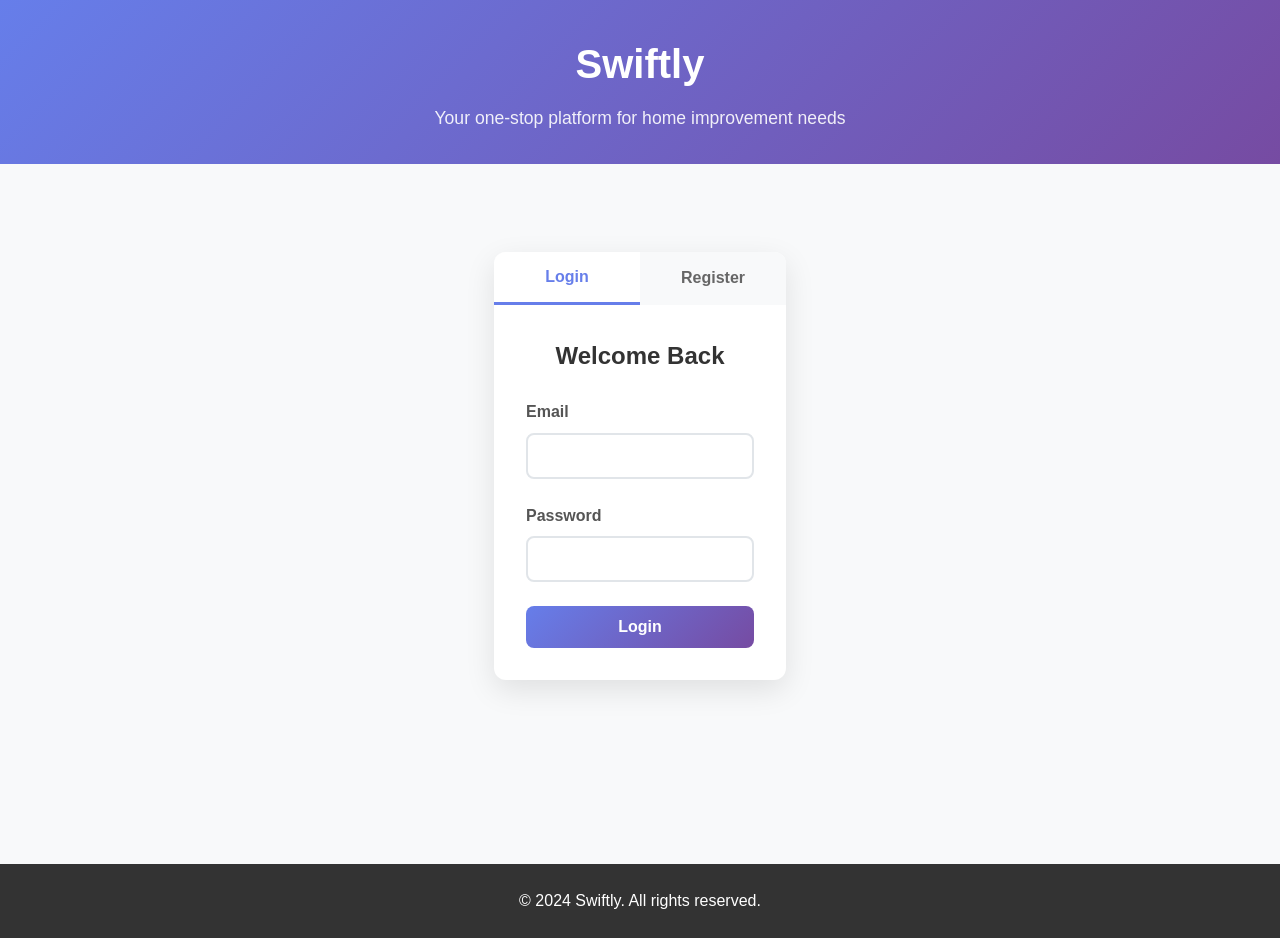
==== index.html @ 51036b0f "Initial commit: Swiftly home services platform - Complete login/registration page with tab switching" ====
<!DOCTYPE html>
<html lang="en">
<head>
    <meta charset="UTF-8">
    <meta name="viewport" content="width=device-width, initial-scale=1.0">
    <title>Swiftly - Login/Register</title>
    <link rel="stylesheet" href="css/style.css">
</head>
<body>
    <header>
        <div class="container">
            <h1 class="logo">Swiftly</h1>
            <p class="tagline">Your one-stop platform for home improvement needs</p>
        </div>
    </header>

    <main>
        <section class="auth-section">
            <div class="container">
                <div class="auth-container">
                    <div class="auth-tabs">
                        <button class="tab-btn active" data-tab="login">Login</button>
                        <button class="tab-btn" data-tab="register">Register</button>
                    </div>

                    <div class="auth-forms">
                        <form id="loginForm" class="auth-form active">
                            <h2>Welcome Back</h2>
                            <div class="form-group">
                                <label for="loginEmail">Email</label>
                                <input type="email" id="loginEmail" name="email" required>
                            </div>
                            <div class="form-group">
                                <label for="loginPassword">Password</label>
                                <input type="password" id="loginPassword" name="password" required>
                            </div>
                            <button type="submit" class="btn btn-primary">Login</button>
                        </form>

                        <form id="registerForm" class="auth-form">
                            <h2>Create Account</h2>
                            <div class="form-group">
                                <label for="registerName">Full Name</label>
                                <input type="text" id="registerName" name="name" required>
                            </div>
                            <div class="form-group">
                                <label for="registerEmail">Email</label>
                                <input type="email" id="registerEmail" name="email" required>
                            </div>
                            <div class="form-group">
                                <label for="registerPassword">Password</label>
                                <input type="password" id="registerPassword" name="password" required>
                            </div>
                            <div class="form-group">
                                <label for="registerConfirmPassword">Confirm Password</label>
                                <input type="password" id="registerConfirmPassword" name="confirmPassword" required>
                            </div>
                            <button type="submit" class="btn btn-primary">Register</button>
                        </form>
                    </div>
                </div>
            </div>
        </section>
    </main>

    <footer>
        <div class="container">
            <p>&copy; 2024 Swiftly. All rights reserved.</p>
        </div>
    </footer>

    <script src="js/script.js"></script>
</body>
</html>
---- css/style.css ----
/* Reset and Base Styles */
* {
    margin: 0;
    padding: 0;
    box-sizing: border-box;
}

body {
    font-family: 'Segoe UI', Tahoma, Geneva, Verdana, sans-serif;
    line-height: 1.6;
    color: #333;
    background-color: #f8f9fa;
}

.container {
    max-width: 1200px;
    margin: 0 auto;
    padding: 0 20px;
}

/* Header Styles */
header {
    background: linear-gradient(135deg, #667eea 0%, #764ba2 100%);
    color: white;
    padding: 2rem 0;
    text-align: center;
}

.logo {
    font-size: 2.5rem;
    font-weight: bold;
    margin-bottom: 0.5rem;
}

.tagline {
    font-size: 1.1rem;
    opacity: 0.9;
}

/* Main Content */
main {
    min-height: calc(100vh - 200px);
    padding: 2rem 0;
}

/* Authentication Section */
.auth-section {
    display: flex;
    justify-content: center;
    align-items: center;
    min-height: 60vh;
}

.auth-container {
    background: white;
    border-radius: 12px;
    box-shadow: 0 10px 30px rgba(0, 0, 0, 0.1);
    overflow: hidden;
    width: 100%;
    max-width: 450px;
}

.auth-tabs {
    display: flex;
    background: #f8f9fa;
}

.tab-btn {
    flex: 1;
    padding: 1rem;
    border: none;
    background: transparent;
    cursor: pointer;
    font-size: 1rem;
    font-weight: 600;
    color: #666;
    transition: all 0.3s ease;
}

.tab-btn.active {
    background: white;
    color: #667eea;
    border-bottom: 3px solid #667eea;
}

.auth-forms {
    padding: 2rem;
}

.auth-form {
    display: none;
}

.auth-form.active {
    display: block;
}

.auth-form h2 {
    text-align: center;
    margin-bottom: 1.5rem;
    color: #333;
}

.form-group {
    margin-bottom: 1.5rem;
}

.form-group label {
    display: block;
    margin-bottom: 0.5rem;
    font-weight: 600;
    color: #555;
}

.form-group input {
    width: 100%;
    padding: 0.75rem;
    border: 2px solid #e1e5e9;
    border-radius: 8px;
    font-size: 1rem;
    transition: border-color 0.3s ease;
}

.form-group input:focus {
    outline: none;
    border-color: #667eea;
}

/* Button Styles */
.btn {
    display: inline-block;
    padding: 0.75rem 1.5rem;
    border: none;
    border-radius: 8px;
    font-size: 1rem;
    font-weight: 600;
    cursor: pointer;
    transition: all 0.3s ease;
    text-decoration: none;
    text-align: center;
}

.btn-primary {
    background: linear-gradient(135deg, #667eea 0%, #764ba2 100%);
    color: white;
    width: 100%;
}

.btn-primary:hover {
    transform: translateY(-2px);
    box-shadow: 0 5px 15px rgba(102, 126, 234, 0.3);
}

.btn-secondary {
    background: #f8f9fa;
    color: #667eea;
    border: 2px solid #667eea;
}

.btn-secondary:hover {
    background: #667eea;
    color: white;
}

/* Footer */
footer {
    background: #333;
    color: white;
    text-align: center;
    padding: 1.5rem 0;
    margin-top: auto;
}

/* Category Grid Styles */
.category-grid {
    display: grid;
    grid-template-columns: repeat(auto-fit, minmax(250px, 1fr));
    gap: 2rem;
    margin-top: 2rem;
}

.category-card {
    background: white;
    border-radius: 12px;
    padding: 2rem;
    text-align: center;
    box-shadow: 0 5px 15px rgba(0, 0, 0, 0.1);
    transition: transform 0.3s ease, box-shadow 0.3s ease;
    cursor: pointer;
}

.category-card:hover {
    transform: translateY(-5px);
    box-shadow: 0 10px 30px rgba(0, 0, 0, 0.15);
}

.category-icon {
    font-size: 3rem;
    margin-bottom: 1rem;
}

.category-title {
    font-size: 1.25rem;
    font-weight: 600;
    color: #333;
    margin-bottom: 0.5rem;
}

.category-description {
    color: #666;
    font-size: 0.9rem;
}

/* Contractor Cards */
.contractor-grid {
    display: grid;
    grid-template-columns: repeat(auto-fit, minmax(300px, 1fr));
    gap: 2rem;
    margin-top: 2rem;
}

.contractor-card {
    background: white;
    border-radius: 12px;
    overflow: hidden;
    box-shadow: 0 5px 15px rgba(0, 0, 0, 0.1);
    transition: transform 0.3s ease;
}

.contractor-card:hover {
    transform: translateY(-5px);
}

.contractor-header {
    background: linear-gradient(135deg, #667eea 0%, #764ba2 100%);
    color: white;
    padding: 1.5rem;
    text-align: center;
}

.contractor-name {
    font-size: 1.25rem;
    font-weight: 600;
    margin-bottom: 0.5rem;
}

.contractor-specialty {
    opacity: 0.9;
}

.contractor-body {
    padding: 1.5rem;
}

.rating {
    display: flex;
    justify-content: center;
    margin-bottom: 1rem;
}

.star {
    color: #ffc107;
    font-size: 1.2rem;
}

.contractor-info {
    margin-bottom: 1rem;
}

.contractor-info p {
    margin-bottom: 0.5rem;
    color: #666;
}

.contact-info {
    display: flex;
    justify-content: space-between;
    align-items: center;
    margin-top: 1rem;
    padding-top: 1rem;
    border-top: 1px solid #eee;
}

/* Problem Form Styles */
.problem-section {
    display: flex;
    justify-content: center;
    align-items: center;
    min-height: 60vh;
}

.problem-container {
    background: white;
    border-radius: 12px;
    box-shadow: 0 10px 30px rgba(0, 0, 0, 0.1);
    padding: 2rem;
    width: 100%;
    max-width: 600px;
}

.form-group textarea {
    width: 100%;
    padding: 0.75rem;
    border: 2px solid #e1e5e9;
    border-radius: 8px;
    font-size: 1rem;
    font-family: inherit;
    resize: vertical;
    transition: border-color 0.3s ease;
}

.form-group textarea:focus {
    outline: none;
    border-color: #667eea;
}

.form-group select {
    width: 100%;
    padding: 0.75rem;
    border: 2px solid #e1e5e9;
    border-radius: 8px;
    font-size: 1rem;
    background: white;
    cursor: pointer;
    transition: border-color 0.3s ease;
}

.form-group select:focus {
    outline: none;
    border-color: #667eea;
}

/* Profile Page Styles */
.profile-section {
    padding: 2rem 0;
}

.profile-container {
    background: white;
    border-radius: 12px;
    box-shadow: 0 10px 30px rgba(0, 0, 0, 0.1);
    overflow: hidden;
}

.profile-header {
    background: linear-gradient(135deg, #667eea 0%, #764ba2 100%);
    color: white;
    padding: 2rem;
    display: flex;
    justify-content: space-between;
    align-items: center;
    flex-wrap: wrap;
}

.profile-info h2 {
    font-size: 2rem;
    margin-bottom: 0.5rem;
}

.profile-info p {
    opacity: 0.9;
    margin-bottom: 1rem;
}

.profile-actions {
    display: flex;
    gap: 1rem;
    flex-wrap: wrap;
}

.profile-content {
    padding: 2rem;
}

.profile-details h3 {
    color: #333;
    margin-bottom: 1rem;
    margin-top: 2rem;
}

.profile-details h3:first-child {
    margin-top: 0;
}

.business-info p,
.contact-details p {
    margin-bottom: 0.75rem;
    color: #666;
}

.services-list {
    list-style: none;
    padding: 0;
}

.services-list li {
    padding: 0.5rem 0;
    border-bottom: 1px solid #eee;
    color: #666;
}

.services-list li:before {
    content: "✓";
    color: #667eea;
    font-weight: bold;
    margin-right: 0.5rem;
}

.reviews-section {
    margin-top: 1rem;
}

.review {
    background: #f8f9fa;
    border-radius: 8px;
    padding: 1.5rem;
    margin-bottom: 1rem;
}

.review-header {
    display: flex;
    justify-content: space-between;
    align-items: center;
    margin-bottom: 0.75rem;
}

.reviewer-name {
    font-weight: 600;
    color: #333;
}

.review-rating {
    display: flex;
}

.review-text {
    color: #666;
    line-height: 1.6;
    margin-bottom: 0.5rem;
}

.review-date {
    font-size: 0.85rem;
    color: #999;
}

/* Responsive Design */
@media (max-width: 768px) {
    .container {
        padding: 0 15px;
    }
    
    .logo {
        font-size: 2rem;
    }
    
    .category-grid,
    .contractor-grid {
        grid-template-columns: 1fr;
        gap: 1.5rem;
    }
    
    .auth-container {
        margin: 1rem;
    }
    
    .problem-container {
        margin: 1rem;
        padding: 1.5rem;
    }
    
    .profile-header {
        flex-direction: column;
        text-align: center;
        gap: 1.5rem;
    }
    
    .profile-actions {
        justify-content: center;
    }
    
    .profile-content {
        padding: 1.5rem;
    }
}

/* Utility Classes */
.text-center {
    text-align: center;
}

.mb-2 {
    margin-bottom: 2rem;
}

.mt-2 {
    margin-top: 2rem;
}
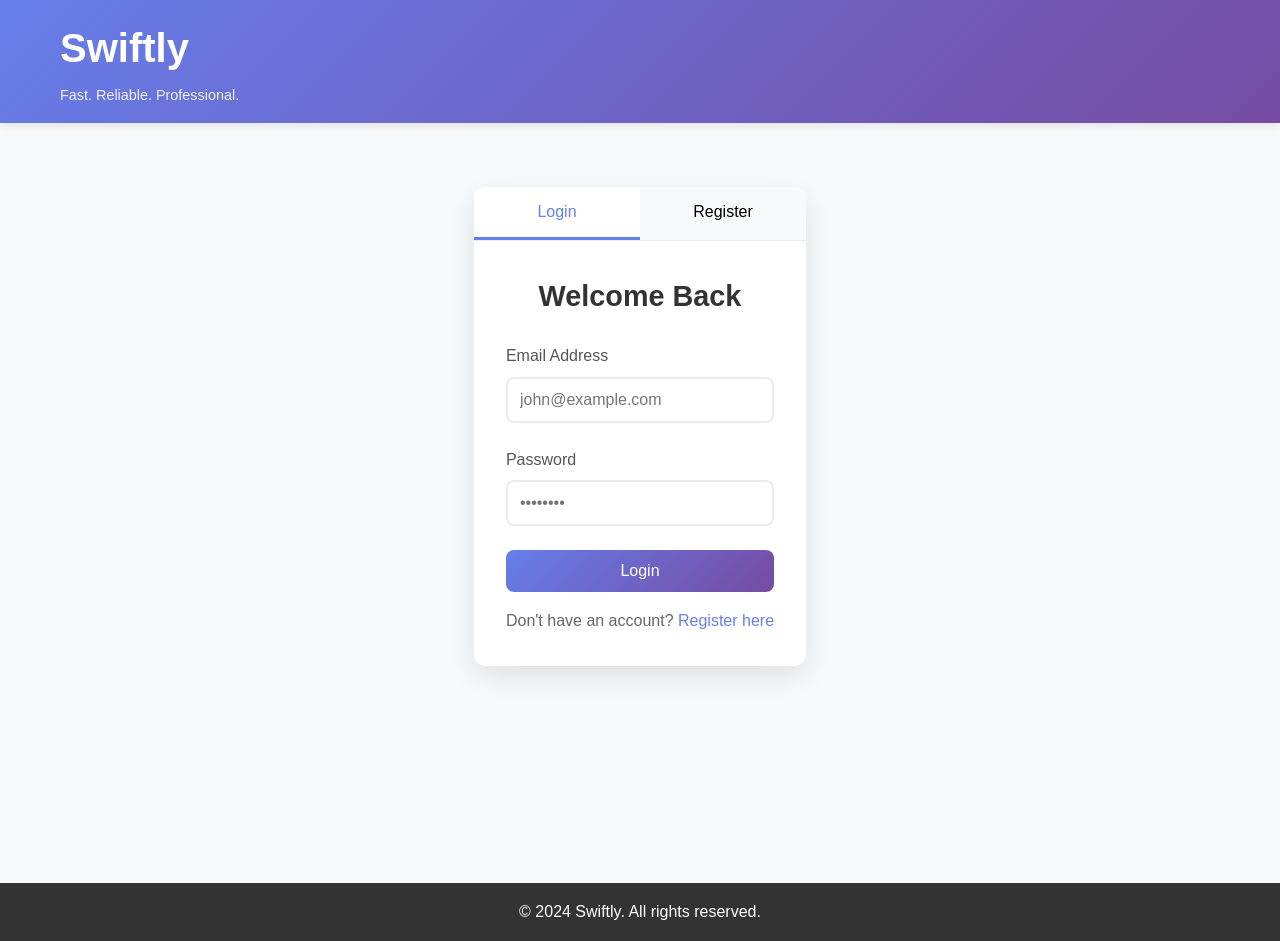
==== commit 94b33402: "Initial commit: Complete Swiftly website with all pages and features - Login/registration system wit" ====
--- a/index.html
+++ b/index.html
@@ -9,8 +9,10 @@
 <body>
     <header>
         <div class="container">
-            <h1 class="logo">Swiftly</h1>
-            <p class="tagline">Your one-stop platform for home improvement needs</p>
+            <div class="logo">
+                <h1>Swiftly</h1>
+                <p>Fast. Reliable. Professional.</p>
+            </div>
         </div>
     </header>
 
@@ -23,40 +25,50 @@
                         <button class="tab-btn" data-tab="register">Register</button>
                     </div>
 
-                    <div class="auth-forms">
-                        <form id="loginForm" class="auth-form active">
-                            <h2>Welcome Back</h2>
+                    <!-- Login Form -->
+                    <div class="auth-form active" id="login-form">
+                        <h2>Welcome Back</h2>
+                        <form id="loginForm">
                             <div class="form-group">
-                                <label for="loginEmail">Email</label>
-                                <input type="email" id="loginEmail" name="email" required>
+                                <label for="loginEmail">Email Address</label>
+                                <input type="email" id="loginEmail" name="email" required placeholder="john@example.com">
                             </div>
                             <div class="form-group">
                                 <label for="loginPassword">Password</label>
-                                <input type="password" id="loginPassword" name="password" required>
+                                <input type="password" id="loginPassword" name="password" required placeholder="••••••••">
                             </div>
                             <button type="submit" class="btn btn-primary">Login</button>
                         </form>
+                        <p class="auth-switch">Don't have an account? <a href="#" data-tab="register">Register here</a></p>
+                    </div>
 
-                        <form id="registerForm" class="auth-form">
-                            <h2>Create Account</h2>
+                    <!-- Register Form -->
+                    <div class="auth-form" id="register-form">
+                        <h2>Create Account</h2>
+                        <form id="registerForm">
                             <div class="form-group">
                                 <label for="registerName">Full Name</label>
-                                <input type="text" id="registerName" name="name" required>
+                                <input type="text" id="registerName" name="name" required placeholder="John Doe">
                             </div>
                             <div class="form-group">
-                                <label for="registerEmail">Email</label>
-                                <input type="email" id="registerEmail" name="email" required>
+                                <label for="registerEmail">Email Address</label>
+                                <input type="email" id="registerEmail" name="email" required placeholder="john@example.com">
+                            </div>
+                            <div class="form-group">
+                                <label for="registerPhone">Phone Number</label>
+                                <input type="tel" id="registerPhone" name="phone" required placeholder="+1234567890">
                             </div>
                             <div class="form-group">
                                 <label for="registerPassword">Password</label>
-                                <input type="password" id="registerPassword" name="password" required>
+                                <input type="password" id="registerPassword" name="password" required placeholder="••••••••">
                             </div>
                             <div class="form-group">
-                                <label for="registerConfirmPassword">Confirm Password</label>
-                                <input type="password" id="registerConfirmPassword" name="confirmPassword" required>
+                                <label for="confirmPassword">Confirm Password</label>
+                                <input type="password" id="confirmPassword" name="confirmPassword" required placeholder="••••••••">
                             </div>
                             <button type="submit" class="btn btn-primary">Register</button>
                         </form>
+                        <p class="auth-switch">Already have an account? <a href="#" data-tab="login">Login here</a></p>
                     </div>
                 </div>
             </div>
--- a/css/style.css
+++ b/css/style.css
@@ -22,24 +22,24 @@
 header {
     background: linear-gradient(135deg, #667eea 0%, #764ba2 100%);
     color: white;
-    padding: 2rem 0;
-    text-align: center;
-}
-
-.logo {
+    padding: 1rem 0;
+    box-shadow: 0 2px 10px rgba(0,0,0,0.1);
+}
+
+.logo h1 {
     font-size: 2.5rem;
-    font-weight: bold;
-    margin-bottom: 0.5rem;
-}
-
-.tagline {
-    font-size: 1.1rem;
+    font-weight: 700;
+    margin-bottom: 0.25rem;
+}
+
+.logo p {
+    font-size: 0.9rem;
     opacity: 0.9;
 }
 
 /* Main Content */
 main {
-    min-height: calc(100vh - 200px);
+    min-height: calc(100vh - 140px);
     padding: 2rem 0;
 }
 
@@ -48,13 +48,13 @@
     display: flex;
     justify-content: center;
     align-items: center;
-    min-height: 60vh;
+    padding: 2rem 0;
 }
 
 .auth-container {
     background: white;
     border-radius: 12px;
-    box-shadow: 0 10px 30px rgba(0, 0, 0, 0.1);
+    box-shadow: 0 10px 30px rgba(0,0,0,0.1);
     overflow: hidden;
     width: 100%;
     max-width: 450px;
@@ -63,6 +63,7 @@
 .auth-tabs {
     display: flex;
     background: #f8f9fa;
+    border-bottom: 1px solid #e9ecef;
 }
 
 .tab-btn {
@@ -72,22 +73,27 @@
     background: transparent;
     cursor: pointer;
     font-size: 1rem;
-    font-weight: 600;
-    color: #666;
+    font-weight: 500;
     transition: all 0.3s ease;
+    border-bottom: 3px solid transparent;
 }
 
 .tab-btn.active {
     background: white;
     color: #667eea;
-    border-bottom: 3px solid #667eea;
-}
-
-.auth-forms {
+    border-bottom-color: #667eea;
+}
+
+.tab-btn:hover {
+    background: #e9ecef;
+}
+
+.tab-btn.active:hover {
+    background: white;
+}
+
+.auth-form {
     padding: 2rem;
-}
-
-.auth-form {
     display: none;
 }
 
@@ -99,6 +105,7 @@
     text-align: center;
     margin-bottom: 1.5rem;
     color: #333;
+    font-size: 1.8rem;
 }
 
 .form-group {
@@ -108,14 +115,14 @@
 .form-group label {
     display: block;
     margin-bottom: 0.5rem;
-    font-weight: 600;
+    font-weight: 500;
     color: #555;
 }
 
 .form-group input {
     width: 100%;
     padding: 0.75rem;
-    border: 2px solid #e1e5e9;
+    border: 2px solid #e9ecef;
     border-radius: 8px;
     font-size: 1rem;
     transition: border-color 0.3s ease;
@@ -126,18 +133,17 @@
     border-color: #667eea;
 }
 
-/* Button Styles */
 .btn {
     display: inline-block;
-    padding: 0.75rem 1.5rem;
+    padding: 0.75rem 2rem;
     border: none;
     border-radius: 8px;
     font-size: 1rem;
-    font-weight: 600;
+    font-weight: 500;
     cursor: pointer;
+    text-decoration: none;
+    text-align: center;
     transition: all 0.3s ease;
-    text-decoration: none;
-    text-align: center;
 }
 
 .btn-primary {
@@ -148,18 +154,23 @@
 
 .btn-primary:hover {
     transform: translateY(-2px);
-    box-shadow: 0 5px 15px rgba(102, 126, 234, 0.3);
-}
-
-.btn-secondary {
-    background: #f8f9fa;
-    color: #667eea;
-    border: 2px solid #667eea;
-}
-
-.btn-secondary:hover {
-    background: #667eea;
-    color: white;
+    box-shadow: 0 5px 15px rgba(102, 126, 234, 0.4);
+}
+
+.auth-switch {
+    text-align: center;
+    margin-top: 1rem;
+    color: #666;
+}
+
+.auth-switch a {
+    color: #667eea;
+    text-decoration: none;
+    font-weight: 500;
+}
+
+.auth-switch a:hover {
+    text-decoration: underline;
 }
 
 /* Footer */
@@ -167,11 +178,15 @@
     background: #333;
     color: white;
     text-align: center;
-    padding: 1.5rem 0;
+    padding: 1rem 0;
     margin-top: auto;
 }
 
-/* Category Grid Styles */
+/* Category Selection Page */
+.category-section {
+    padding: 2rem 0;
+}
+
 .category-grid {
     display: grid;
     grid-template-columns: repeat(auto-fit, minmax(250px, 1fr));
@@ -184,14 +199,16 @@
     border-radius: 12px;
     padding: 2rem;
     text-align: center;
-    box-shadow: 0 5px 15px rgba(0, 0, 0, 0.1);
+    box-shadow: 0 5px 15px rgba(0,0,0,0.1);
     transition: transform 0.3s ease, box-shadow 0.3s ease;
     cursor: pointer;
+    text-decoration: none;
+    color: inherit;
 }
 
 .category-card:hover {
     transform: translateY(-5px);
-    box-shadow: 0 10px 30px rgba(0, 0, 0, 0.15);
+    box-shadow: 0 10px 25px rgba(0,0,0,0.15);
 }
 
 .category-icon {
@@ -199,138 +216,170 @@
     margin-bottom: 1rem;
 }
 
-.category-title {
-    font-size: 1.25rem;
-    font-weight: 600;
-    color: #333;
+.category-card h3 {
     margin-bottom: 0.5rem;
-}
-
-.category-description {
+    color: #333;
+}
+
+.category-card p {
     color: #666;
     font-size: 0.9rem;
 }
 
-/* Contractor Cards */
-.contractor-grid {
-    display: grid;
-    grid-template-columns: repeat(auto-fit, minmax(300px, 1fr));
-    gap: 2rem;
-    margin-top: 2rem;
-}
-
-.contractor-card {
+/* Problem Description Page */
+.problem-section {
+    padding: 2rem 0;
+}
+
+.problem-form {
     background: white;
     border-radius: 12px;
-    overflow: hidden;
-    box-shadow: 0 5px 15px rgba(0, 0, 0, 0.1);
-    transition: transform 0.3s ease;
-}
-
-.contractor-card:hover {
-    transform: translateY(-5px);
-}
-
-.contractor-header {
-    background: linear-gradient(135deg, #667eea 0%, #764ba2 100%);
-    color: white;
-    padding: 1.5rem;
-    text-align: center;
-}
-
-.contractor-name {
-    font-size: 1.25rem;
-    font-weight: 600;
-    margin-bottom: 0.5rem;
-}
-
-.contractor-specialty {
-    opacity: 0.9;
-}
-
-.contractor-body {
-    padding: 1.5rem;
-}
-
-.rating {
-    display: flex;
-    justify-content: center;
-    margin-bottom: 1rem;
-}
-
-.star {
-    color: #ffc107;
-    font-size: 1.2rem;
-}
-
-.contractor-info {
-    margin-bottom: 1rem;
-}
-
-.contractor-info p {
-    margin-bottom: 0.5rem;
-    color: #666;
-}
-
-.contact-info {
-    display: flex;
-    justify-content: space-between;
-    align-items: center;
-    margin-top: 1rem;
-    padding-top: 1rem;
-    border-top: 1px solid #eee;
-}
-
-/* Problem Form Styles */
-.problem-section {
-    display: flex;
-    justify-content: center;
-    align-items: center;
-    min-height: 60vh;
-}
-
-.problem-container {
-    background: white;
-    border-radius: 12px;
-    box-shadow: 0 10px 30px rgba(0, 0, 0, 0.1);
     padding: 2rem;
-    width: 100%;
+    box-shadow: 0 5px 15px rgba(0,0,0,0.1);
     max-width: 600px;
-}
-
-.form-group textarea {
+    margin: 0 auto;
+}
+
+.problem-form h2 {
+    margin-bottom: 1.5rem;
+    color: #333;
+}
+
+ textarea {
     width: 100%;
     padding: 0.75rem;
-    border: 2px solid #e1e5e9;
+    border: 2px solid #e9ecef;
     border-radius: 8px;
     font-size: 1rem;
     font-family: inherit;
     resize: vertical;
-    transition: border-color 0.3s ease;
-}
-
-.form-group textarea:focus {
+    min-height: 120px;
+}
+
+ textarea:focus {
     outline: none;
     border-color: #667eea;
 }
 
-.form-group select {
-    width: 100%;
-    padding: 0.75rem;
-    border: 2px solid #e1e5e9;
-    border-radius: 8px;
-    font-size: 1rem;
-    background: white;
-    cursor: pointer;
-    transition: border-color 0.3s ease;
-}
-
-.form-group select:focus {
-    outline: none;
-    border-color: #667eea;
-}
-
-/* Profile Page Styles */
+/* Candidates Page */
+.candidates-section {
+    padding: 2rem 0;
+}
+
+.page-header {
+    text-align: center;
+    margin-bottom: 2rem;
+}
+
+.page-header h2 {
+    font-size: 2rem;
+    color: #333;
+    margin-bottom: 0.5rem;
+}
+
+.page-header p {
+    color: #666;
+}
+
+.candidates-grid {
+    display: grid;
+    grid-template-columns: repeat(auto-fit, minmax(350px, 1fr));
+    gap: 2rem;
+    margin-top: 2rem;
+}
+
+.contractor-card {
+    background: white;
+    border-radius: 12px;
+    padding: 1.5rem;
+    box-shadow: 0 5px 15px rgba(0,0,0,0.1);
+    transition: transform 0.3s ease;
+}
+
+.contractor-card:hover {
+    transform: translateY(-3px);
+}
+
+.contractor-header {
+    display: flex;
+    align-items: center;
+    margin-bottom: 1rem;
+}
+
+.contractor-avatar {
+    width: 60px;
+    height: 60px;
+    border-radius: 50%;
+    background: linear-gradient(135deg, #667eea 0%, #764ba2 100%);
+    display: flex;
+    align-items: center;
+    justify-content: center;
+    color: white;
+    font-size: 1.5rem;
+    font-weight: bold;
+    margin-right: 1rem;
+}
+
+.contractor-info h4 {
+    margin-bottom: 0.25rem;
+    color: #333;
+}
+
+.contractor-info .specialty {
+    color: #667eea;
+    font-size: 0.9rem;
+}
+
+.rating {
+    display: flex;
+    align-items: center;
+    margin-bottom: 1rem;
+}
+
+.stars {
+    color: #ffc107;
+    margin-right: 0.5rem;
+}
+
+.rating-score {
+    color: #666;
+    font-size: 0.9rem;
+}
+
+.contractor-description {
+    color: #666;
+    margin-bottom: 1rem;
+    font-size: 0.95rem;
+}
+
+.contractor-actions {
+    display: flex;
+    gap: 1rem;
+}
+
+.btn-secondary {
+    background: #6c757d;
+    color: white;
+    flex: 1;
+}
+
+.btn-secondary:hover {
+    background: #5a6268;
+}
+
+.btn-outline {
+    background: transparent;
+    color: #667eea;
+    border: 2px solid #667eea;
+    flex: 1;
+}
+
+.btn-outline:hover {
+    background: #667eea;
+    color: white;
+}
+
+/* Profile Page */
 .profile-section {
     padding: 2rem 0;
 }
@@ -338,110 +387,53 @@
 .profile-container {
     background: white;
     border-radius: 12px;
-    box-shadow: 0 10px 30px rgba(0, 0, 0, 0.1);
+    box-shadow: 0 5px 15px rgba(0,0,0,0.1);
     overflow: hidden;
+    max-width: 800px;
+    margin: 0 auto;
 }
 
 .profile-header {
     background: linear-gradient(135deg, #667eea 0%, #764ba2 100%);
     color: white;
     padding: 2rem;
-    display: flex;
-    justify-content: space-between;
-    align-items: center;
-    flex-wrap: wrap;
-}
-
-.profile-info h2 {
-    font-size: 2rem;
-    margin-bottom: 0.5rem;
-}
-
-.profile-info p {
-    opacity: 0.9;
+    text-align: center;
+}
+
+.profile-avatar {
+    width: 100px;
+    height: 100px;
+    border-radius: 50%;
+    background: white;
+    display: flex;
+    align-items: center;
+    justify-content: center;
+    margin: 0 auto 1rem;
+    font-size: 2.5rem;
+    color: #667eea;
+    font-weight: bold;
+}
+
+.profile-body {
+    padding: 2rem;
+}
+
+.contact-info {
+    margin-bottom: 2rem;
+}
+
+.contact-item {
+    display: flex;
+    align-items: center;
     margin-bottom: 1rem;
-}
-
-.profile-actions {
-    display: flex;
-    gap: 1rem;
-    flex-wrap: wrap;
-}
-
-.profile-content {
-    padding: 2rem;
-}
-
-.profile-details h3 {
-    color: #333;
-    margin-bottom: 1rem;
-    margin-top: 2rem;
-}
-
-.profile-details h3:first-child {
-    margin-top: 0;
-}
-
-.business-info p,
-.contact-details p {
-    margin-bottom: 0.75rem;
-    color: #666;
-}
-
-.services-list {
-    list-style: none;
-    padding: 0;
-}
-
-.services-list li {
-    padding: 0.5rem 0;
-    border-bottom: 1px solid #eee;
-    color: #666;
-}
-
-.services-list li:before {
-    content: "✓";
-    color: #667eea;
-    font-weight: bold;
-    margin-right: 0.5rem;
-}
-
-.reviews-section {
-    margin-top: 1rem;
-}
-
-.review {
+    padding: 0.75rem;
     background: #f8f9fa;
     border-radius: 8px;
-    padding: 1.5rem;
-    margin-bottom: 1rem;
-}
-
-.review-header {
-    display: flex;
-    justify-content: space-between;
-    align-items: center;
-    margin-bottom: 0.75rem;
-}
-
-.reviewer-name {
-    font-weight: 600;
-    color: #333;
-}
-
-.review-rating {
-    display: flex;
-}
-
-.review-text {
-    color: #666;
-    line-height: 1.6;
-    margin-bottom: 0.5rem;
-}
-
-.review-date {
-    font-size: 0.85rem;
-    color: #999;
+}
+
+.contact-icon {
+    margin-right: 1rem;
+    color: #667eea;
 }
 
 /* Responsive Design */
@@ -450,49 +442,38 @@
         padding: 0 15px;
     }
     
-    .logo {
+    .logo h1 {
         font-size: 2rem;
     }
     
-    .category-grid,
-    .contractor-grid {
+    .category-grid {
+        grid-template-columns: repeat(auto-fit, minmax(200px, 1fr));
+        gap: 1rem;
+    }
+    
+    .candidates-grid {
         grid-template-columns: 1fr;
-        gap: 1.5rem;
     }
     
     .auth-container {
-        margin: 1rem;
-    }
-    
-    .problem-container {
-        margin: 1rem;
+        margin: 0 1rem;
+    }
+}
+
+@media (max-width: 480px) {
+    .category-card {
         padding: 1.5rem;
     }
     
+    .contractor-actions {
+        flex-direction: column;
+    }
+    
     .profile-header {
-        flex-direction: column;
-        text-align: center;
-        gap: 1.5rem;
-    }
-    
-    .profile-actions {
-        justify-content: center;
-    }
-    
-    .profile-content {
         padding: 1.5rem;
     }
-}
-
-/* Utility Classes */
-.text-center {
-    text-align: center;
-}
-
-.mb-2 {
-    margin-bottom: 2rem;
-}
-
-.mt-2 {
-    margin-top: 2rem;
-}
+    
+    .profile-body {
+        padding: 1.5rem;
+    }
+}
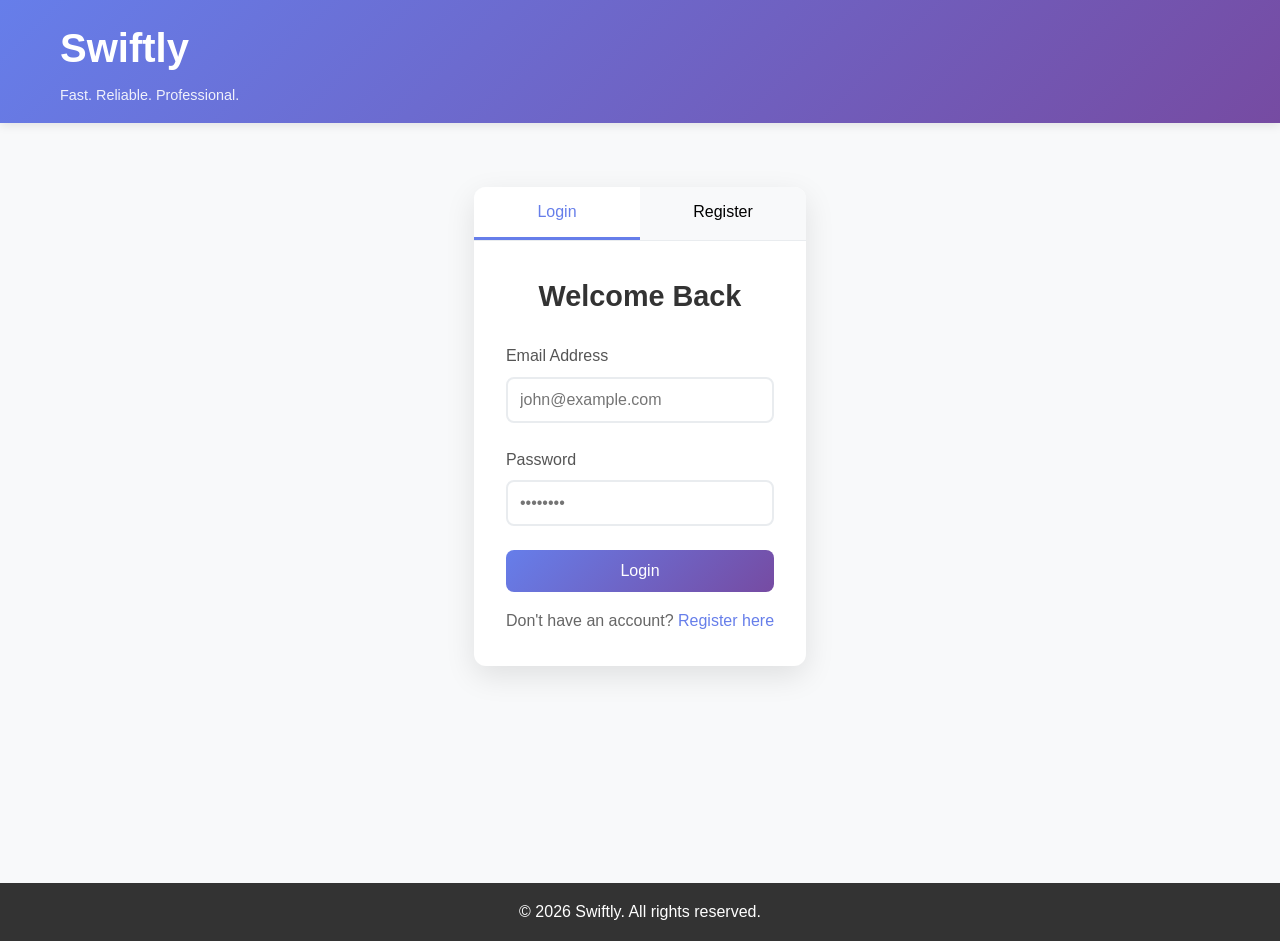
==== commit 6dc0825d: "Implement improved job request system to prevent accidental hiring - Add new job-requests.html page " ====
--- a/index.html
+++ b/index.html
@@ -77,7 +77,7 @@
 
     <footer>
         <div class="container">
-            <p>&copy; 2024 Swiftly. All rights reserved.</p>
+            <p>&copy; 2026 Swiftly. All rights reserved.</p>
         </div>
     </footer>
 
--- a/css/style.css
+++ b/css/style.css
@@ -24,6 +24,7 @@
     color: white;
     padding: 1rem 0;
     box-shadow: 0 2px 10px rgba(0,0,0,0.1);
+    position: relative;
 }
 
 .logo h1 {
@@ -35,6 +36,13 @@
 .logo p {
     font-size: 0.9rem;
     opacity: 0.9;
+}
+
+.user-nav {
+    position: absolute;
+    right: 20px;
+    top: 50%;
+    transform: translateY(-50%);
 }
 
 /* Main Content */
